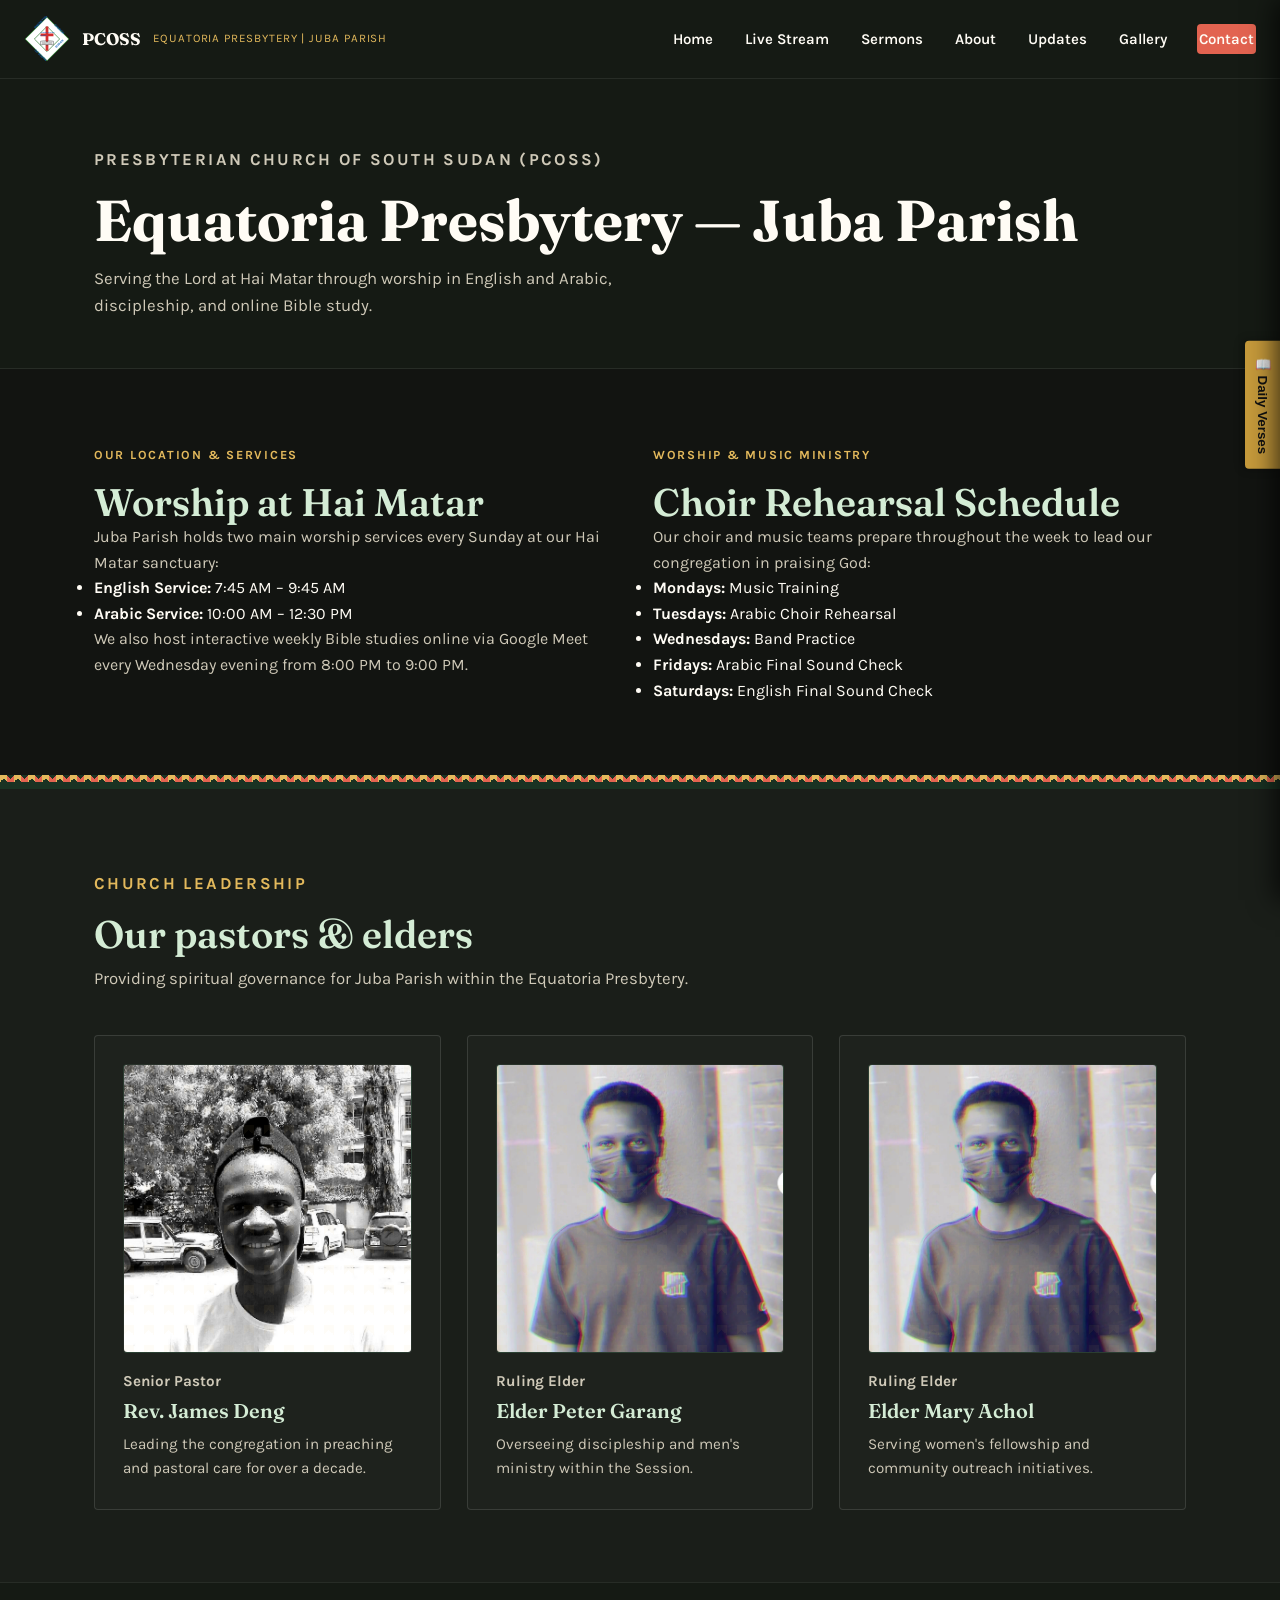
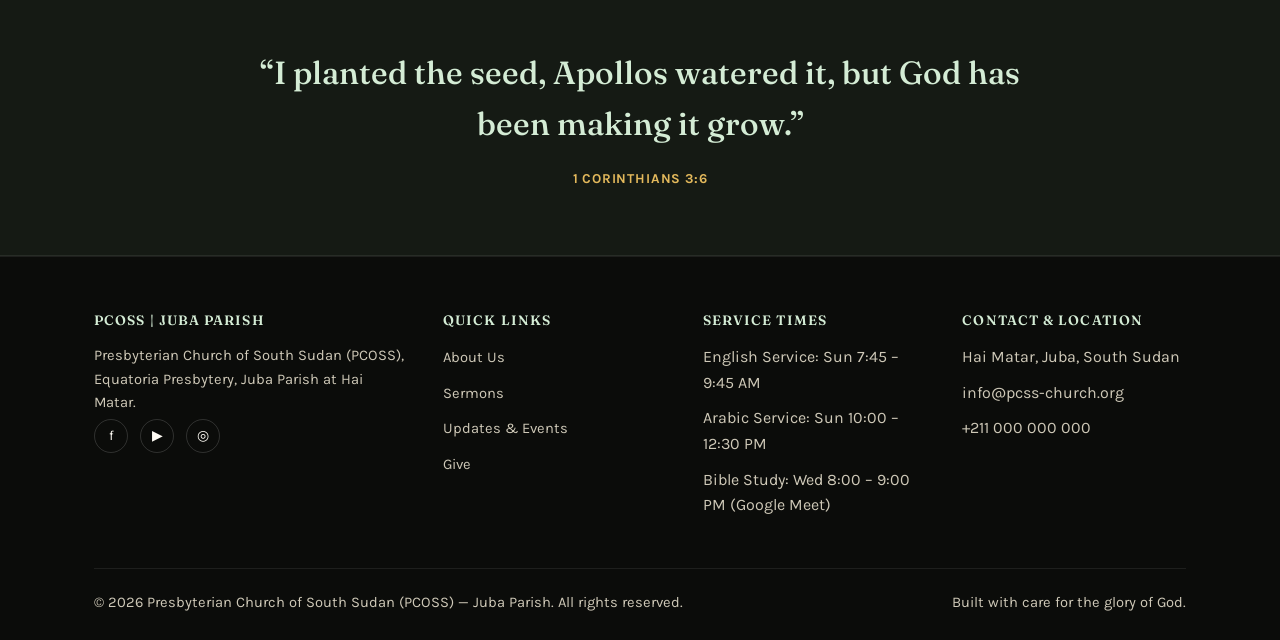
==== about.html @ d3b932d3 "Initial commit without heavy files" ====
<!DOCTYPE html>
<html lang="en">
<head>
<meta charset="UTF-8">
<meta name="viewport" content="width=device-width, initial-scale=1.0">
<title>About Us — Presbyterian Church of South Sudan (PCOSS)</title>
<meta name="description" content="Learn about the history, structure, and ministry of PCOSS Equatoria Presbytery, Juba Parish at Hai Matar.">
<link rel="stylesheet" href="styles.css">

<style>

  
/* ===================== SLIDING BIBLE SIDEBAR SYSTEM ===================== */
.sidebar-trigger {
    position: fixed;
    right: 0;
    top: 45%;
    transform: translateY(-50%);
    background: #c69a3b;
    color: #111;
    padding: 15px 10px;
    border: none;
    border-radius: 4px 0 0 4px;
    cursor: pointer;
    font-weight: bold;
    writing-mode: vertical-rl;
    text-orientation: mixed;
    z-index: 999;
    box-shadow: -2px 0 10px rgba(0,0,0,0.3);
    transition: background 0.2s;
}
.sidebar-trigger:hover { 
    background: #fffcf5; 
}

.verse-sidebar {
    position: fixed;
    right: -350px; 
    top: 0;
    width: 350px;
    height: 100vh;
    background: #161616;
    border-left: 1px solid #2a2a2a;
    box-shadow: -5px 0 25px rgba(0,0,0,0.7);
    z-index: 1000;
    transition: right 0.4s cubic-bezier(0.05, 0.74, 0.2, 1);
    display: flex;
    flex-direction: column;
    padding: 25px;
    box-sizing: border-box;
}
.verse-sidebar.open { 
    right: 0; 
}

.sidebar-header {
    display: flex;
    justify-content: space-between;
    align-items: center;
    border-bottom: 1px solid #2a2a2a;
    padding-bottom: 15px;
    margin-bottom: 20px;
    flex-shrink: 0;
}
.sidebar-header h2 { 
    color: #fffcf5; 
    font-size: 1.2rem; 
    margin: 0; 
}
.sidebar-close { 
    color: #b3b3b3; 
    font-size: 24px; 
    cursor: pointer; 
    user-select: none; 
}
.sidebar-close:hover { 
    color: #c69a3b; 
}

.verse-scroll-container { 
    flex: 1 1 auto; 
    overflow-y: auto; 
    max-height: calc(100vh - 100px); 
    padding-right: 8px; 
}
.verse-scroll-container::-webkit-scrollbar { 
    width: 6px; 
}
.verse-scroll-container::-webkit-scrollbar-thumb { 
    background: #333; 
    border-radius: 3px; 
}
.verse-scroll-container::-webkit-scrollbar-thumb:hover { 
    background: #c69a3b; 
}

.sidebar-verse-card { 
    background: #222; 
    border: 1px solid #2a2a2a; 
    border-radius: 4px; 
    padding: 15px; 
    margin-bottom: 15px; 
}
.sidebar-verse-card blockquote { 
    margin: 0 0 10px 0; 
    color: #fffcf5; 
    font-style: italic; 
    font-size: 0.88rem; 
    line-height: 1.5; 
}
.sidebar-verse-card cite { 
    color: #c69a3b; 
    font-size: 0.8rem; 
    display: block; 
    margin-bottom: 10px; 
}
.expand-verse-btn { 
    background: none; 
    border: none; 
    color: #b3b3b3; 
    cursor: pointer; 
    font-size: 0.78rem; 
    padding: 0; 
    text-decoration: underline; 
}
.expand-verse-btn:hover { 
    color: #fffcf5; 
}

.verse-modal { 
    display: none; 
    position: fixed; 
    left: 0; 
    top: 0; 
    width: 100%; 
    height: 100%; 
    background: rgba(0,0,0,0.85); 
    z-index: 2000; 
    align-items: center; 
    justify-content: center; 
}
.verse-modal.active { 
    display: flex; 
}
.verse-modal-content { 
    background: #161616; 
    border: 1px solid #c69a3b; 
    padding: 40px 30px 30px 30px; 
    border-radius: 6px; 
    max-width: 500px; 
    width: 90%; 
    text-align: center; 
    position: relative; 
    box-shadow: 0 0 30px rgba(198,154,59,0.2); 
    max-height: 85vh;
    overflow-y: auto;
}
.verse-modal-content::-webkit-scrollbar {
    width: 6px;
}
.verse-modal-content::-webkit-scrollbar-thumb {
    background: #333;
    border-radius: 3px;
}
.verse-modal-content blockquote { 
    font-size: 1.15rem; 
    color: #fffcf5; 
    line-height: 1.6; 
    margin: 10px 0 15px 0; 
    font-style: italic;
}
.verse-modal-content cite { 
    font-size: 0.95rem; 
    color: #c69a3b; 
    font-weight: bold;
}

<!--handling the logo CSS--> 

.brand {
    display: flex;
    align-items: center;
    gap: 12px;
}
.brand-mark-svg {
    width: 46px;
    height: 46px;
    flex-shrink: 0;
}




</style>
</head>
<body>

<header class="site-header">
  <nav class="nav">

    <!--handling the logo  here-->
    <a href="index.html" class="brand">
      <svg class="brand-mark-svg" viewBox="0 0 200 200" fill="none" xmlns="http://www.w3.org/2000/svg" aria-label="Presbyterian Church of South Sudan Logo">
        <polygon points="100,5 195,100 100,195 5,100" fill="#ffffff" stroke="#2e7d32" stroke-width="4"/>
        <polygon points="100,45 155,100 100,155 45,100" fill="#ffffff" stroke="#2e7d32" stroke-width="3"/>
        <text x="50" y="55" fill="#1565c0" font-size="13" font-weight="900" font-family="sans-serif" transform="rotate(-45 50 55)">PRESBYTERIAN</text>
        <text x="130" y="40" fill="#1565c0" font-size="13" font-weight="900" font-family="sans-serif" transform="rotate(45 130 40)">CHURCH</text>
        <text x="45" y="150" fill="#1565c0" font-size="13" font-weight="900" font-family="sans-serif" transform="rotate(45 45 150)">OF SOUTH</text>
        <text x="140" y="140" fill="#1565c0" font-size="13" font-weight="900" font-family="sans-serif" transform="rotate(-45 140 140)">SUDAN</text>
        <path d="M100 52 V145 M78 82 H122" stroke="#d32f2f" stroke-width="12" stroke-linecap="square"/>
        <text x="73" y="76" fill="#1565c0" font-size="5" font-weight="bold" font-family="sans-serif">MY WORDS</text>
        <text x="71" y="88" fill="#1565c0" font-size="4.5" font-weight="bold" font-family="sans-serif">WILL NEVER</text>
        <text x="104" y="76" fill="#1565c0" font-size="5" font-weight="bold" font-family="sans-serif">PASS AWAY</text>
        <path d="M72 110 Q100 104 100 115 Q100 104 128 110 L128 126 Q100 120 100 128 Q100 120 72 126 Z" fill="#ffffff" stroke="#000000" stroke-width="1.5"/>
        <line x1="100" y1="115" x2="100" y2="128" stroke="#000000" stroke-width="1.5"/>
        <line x1="77" y1="114" x2="95" y2="112" stroke="#000000" stroke-width="1"/>
        <line x1="77" y1="118" x2="95" y2="116" stroke="#000000" stroke-width="1"/>
        <line x1="77" y1="122" x2="95" y2="120" stroke="#000000" stroke-width="1"/>
        <line x1="105" y1="112" x2="123" y2="114" stroke="#000000" stroke-width="1"/>
        <line x1="105" y1="116" x2="123" y2="118" stroke="#000000" stroke-width="1"/>
        <line x1="105" y1="120" x2="123" y2="122" stroke="#000000" stroke-width="1"/>
      </svg>
      PCOSS
      <span>Equatoria Presbytery | Juba Parish</span>
    </a>
    <input type="checkbox" id="nav-toggle" class="nav-toggle">
    <label for="nav-toggle" class="nav-toggle-label" aria-label="Open menu">&#9776;</label>
    <ul class="nav-links">
        <li><a href="index.html">Home</a></li>
        <li><a href="live.html">Live Stream</a></li>
        <li><a href="sermons.html">Sermons</a></li>
        <li><a href="about.html">About</a></li>
        <li><a href="events.html">Updates</a></li>
        <li><a href="gallery.php">Gallery</a></li>
        <li><a href="contact.html" class="nav-cta">Contact</a></li>
    </ul>
  </nav>
</header>

<!-- SIDEBAR TRIGGER BUTTON -->
<button class="sidebar-trigger" id="openSidebarBtn">📖 Daily Verses</button>

<!-- SLIDING VERSES SIDEBAR -->
<div class="verse-sidebar" id="verseSidebar">
    <div class="sidebar-header">
        <h2>Daily Bread Archive</h2>
        <span class="sidebar-close" id="closeSidebarBtn">&times;</span>
    </div>
    <div class="verse-scroll-container" id="verseScrollContainer">
        <p class="text-muted">Loading scriptures...</p>
    </div>
</div>

<!-- SIDEBAR EXPAND VIEW LIGHTBOX MODAL -->
<div class="verse-modal" id="verseModal">
    <div class="verse-modal-content">
        <span class="sidebar-close sidebar-close-absolute" id="closeModalBtn">&times;</span>
        <blockquote id="modalVerseText"></blockquote>
        <cite id="modalVerseReference"></cite>
    </div>
</div>

<section class="page-hero">
  <div class="container">
    <p class="eyebrow text-gold">Presbyterian Church of South Sudan (PCOSS)</p>
    <h1>Equatoria Presbytery — Juba Parish</h1>
    <p>Serving the Lord at Hai Matar through worship in English and Arabic, discipleship, and online Bible study.</p>
  </div>
</section>

<section class="section">
  <div class="container">
    <div class="grid grid-2 gap-56">
      <div>
        <p class="eyebrow">Our Location & Services</p>
        <h2>Worship at Hai Matar</h2>
        <p class="mt-16">Juba Parish holds two main worship services every Sunday at our Hai Matar sanctuary:</p>
        <ul class="list-styled">
          <li><strong>English Service:</strong> 7:45 AM – 9:45 AM</li>
          <li><strong>Arabic Service:</strong> 10:00 AM – 12:30 PM</li>
        </ul>
        <p class="mt-14">We also host interactive weekly Bible studies online via Google Meet every Wednesday evening from 8:00 PM to 9:00 PM.</p>
      </div>
      <div>
        <p class="eyebrow">Worship & Music Ministry</p>
        <h2>Choir Rehearsal Schedule</h2>
        <p class="mt-16">Our choir and music teams prepare throughout the week to lead our congregation in praising God:</p>
        <ul class="list-styled">
          <li><strong>Mondays:</strong> Music Training</li>
          <li><strong>Tuesdays:</strong> Arabic Choir Rehearsal</li>
          <li><strong>Wednesdays:</strong> Band Practice</li>
          <li><strong>Fridays:</strong> Arabic Final Sound Check</li>
          <li><strong>Saturdays:</strong> English Final Sound Check</li>
        </ul>
      </div>
    </div>
  </div>
</section>

<div class="woven-divider"></div>

<section class="section section-alt">
  <div class="container">
    <div class="section-head">
      <p class="eyebrow">Church Leadership</p>
      <h2>Our pastors &amp; elders</h2>
      <p>Providing spiritual governance for Juba Parish within the Equatoria Presbytery.</p>
    </div>

    <div class="grid grid-3">
      <div class="card">
        <div class="person-photo">
          <img src="images/rev1.jpeg" alt="Rev. James Deng">
        </div>
        <p class="person-role">Senior Pastor</p>
        <h3>Rev. James Deng</h3>
        <p>Leading the congregation in preaching and pastoral care for over a decade.</p>
      </div>
      
      <div class="card">
        <div class="person-photo">
          <img src="images/rev2.jpeg" alt="Elder Peter Garang">
        </div>
        <p class="person-role">Ruling Elder</p>
        <h3>Elder Peter Garang</h3>
        <p>Overseeing discipleship and men's ministry within the Session.</p>
      </div>
      
      <div class="card">
        <div class="person-photo">
          <img src="images/rev2.jpeg" alt="Elder Mary Achol">
        </div>
        <p class="person-role">Ruling Elder</p>
        <h3>Elder Mary Achol</h3>
        <p>Serving women's fellowship and community outreach initiatives.</p>
      </div>
    </div>
  </div>
</section>

<div class="verse-block">
  <blockquote>&ldquo;I planted the seed, Apollos watered it, but God has been making it grow.&rdquo;</blockquote>
  <cite>1 Corinthians 3:6</cite>
</div>

<footer class="site-footer">
  <div class="container">
    <div class="footer-grid">
      <div>
        <h4>PCOSS | Juba Parish</h4>
        <p>Presbyterian Church of South Sudan (PCOSS), Equatoria Presbytery, Juba Parish at Hai Matar.</p>
        <div class="social-row">
          <a href="#" aria-label="Facebook">f</a>
          <a href="#" aria-label="YouTube">▶</a>
          <a href="#" aria-label="Instagram">◎</a>
        </div>
      </div>
      <div>
        <h4>Quick Links</h4>
        <ul>
          <li><a href="about.html">About Us</a></li>
          <li><a href="sermons.html">Sermons</a></li>
          <li><a href="events.html">Updates &amp; Events</a></li>
          <li><a href="contact.html">Give</a></li>
        </ul>
      </div>
      <div>
        <h4>Service Times</h4>
        <ul>
          <li>English Service: Sun 7:45 – 9:45 AM</li>
          <li>Arabic Service: Sun 10:00 – 12:30 PM</li>
          <li>Bible Study: Wed 8:00 – 9:00 PM (Google Meet)</li>
        </ul>
      </div>
      <div>
        <h4>Contact &amp; Location</h4>
        <ul>
          <li>Hai Matar, Juba, South Sudan</li>
          <li>info@pcss-church.org</li>
          <li>+211 000 000 000</li>
        </ul>
      </div>
    </div>
    <div class="footer-bottom">
      <p>&copy; 2026 Presbyterian Church of South Sudan (PCOSS) — Juba Parish. All rights reserved.</p>
      <p>Built with care for the glory of God.</p>
    </div>
  </div>
</footer>

<!-- SIDEBAR CONTROLLER AND ASYNC DATA LOADER ENGINE -->
<script>
document.addEventListener('DOMContentLoaded', function() {
    const sidebar = document.getElementById('verseSidebar');
    const openSidebarBtn = document.getElementById('openSidebarBtn');
    const closeSidebarBtn = document.getElementById('closeSidebarBtn');
    const scrollContainer = document.getElementById('verseScrollContainer');
    
    const modal = document.getElementById('verseModal');
    const closeModalBtn = document.getElementById('closeModalBtn');
    const modalText = document.getElementById('modalVerseText');
    const modalRef = document.getElementById('modalVerseReference');

    openSidebarBtn.addEventListener('click', () => sidebar.classList.add('open'));
    closeSidebarBtn.addEventListener('click', () => sidebar.classList.remove('open'));

    fetch('fetch_verses.php')
        .then(response => response.json())
        .then(data => {
            if (data.error || data.length === 0) {
                scrollContainer.innerHTML = '<p class="text-muted">No verses uploaded yet.</p>';
                return;
            }

            scrollContainer.innerHTML = '';

            data.forEach(item => {
                const card = document.createElement('div');
                card.className = 'sidebar-verse-card';
                card.innerHTML = `
                    <blockquote>&ldquo;${item.verse}&rdquo;</blockquote>
                    <cite>${item.reference}</cite>
                    <button class="expand-verse-btn">📖 Expand View</button>
                `;

                card.querySelector('.expand-verse-btn').addEventListener('click', function() {
                    modalText.textContent = `“${item.verse}”`;
                    modalRef.textContent = item.reference;
                    modal.classList.add('active');
                });

                scrollContainer.appendChild(card);
            });
        })
        .catch(error => {
            console.error('Error loading scriptures:', error);
            scrollContainer.innerHTML = '<p class="text-error">Unable to load scriptures.</p>';
        });

    closeModalBtn.addEventListener('click', () => modal.classList.remove('active'));
    modal.addEventListener('click', (e) => {
        if (e.target === modal) modal.classList.remove('active');
    });
});
</script>

</body>
</html>
---- styles.css ----
/* ==========================================================================
   Presbyterian Church of South Sudan — shared stylesheet
   Design tokens live at the top. Change a value here and it updates
   everywhere the site uses it.
   ========================================================================== */

@import url('https://fonts.googleapis.com/css2?family=Fraunces:opsz,wght@9..144,400;9..144,500;9..144,600;9..144,700&family=Karla:wght@400;500;600;700&display=swap');

:root {
  /* ---- Updated Dark Theme Colors ---- */
  --ink:          #fffcf5;   /* Crisp cream text for dark mode legibility */
  --ink-soft:     #cfc9b8;   /* Muted light text for secondary details */
  --parchment:    #121411;   /* Rich, deep dark page background */
  --parchment-dk: #1a1e19;   /* Slightly lighter dark background for alternating sections */
  --green:        #d4ecd5;   /* Lightened green accent tint for high-contrast typography */
  --green-soft:   #2c5940;   /* Preserved deep green for header nav backgrounds */
  --clay:         #e26350;   /* Brighter clay red to remain visible and accessible on dark surfaces */
  --clay-dark:    #c64d3b;
  --gold:         #e3b95c;   /* Striking gold for highlights and structural lines */
  --cream:        #1e221d;   /* Core background color for cards, tables, and standard form inputs */

  /* ---- Type ---- */
  --font-display: 'Fraunces', Georgia, serif;
  --font-body: 'Karla', -apple-system, BlinkMacSystemFont, 'Segoe UI', sans-serif;

  /* ---- Layout ---- */
  --max-width: 1140px;
  --radius: 4px;
}

/* ---------------------------------------------------------------------- */
/* Reset / base                                                           */
/* ---------------------------------------------------------------------- */

* { box-sizing: border-box; margin: 0; padding: 0; }

html { scroll-behavior: smooth; }

body {
  font-family: var(--font-body);
  color: var(--ink);
  background: var(--parchment);
  line-height: 1.6;
  -webkit-font-smoothing: antialiased;
}

img, svg { display: block; max-width: 100%; }

a {
  color: var(--clay);
  text-decoration: none;
}
a:hover { text-decoration: underline; color: var(--gold); }

h1, h2, h3, h4 {
  font-family: var(--font-display);
  color: var(--green);
  line-height: 1.15;
  font-weight: 600;
}

h1 { font-size: clamp(2.4rem, 5vw, 3.6rem); font-weight: 700; }
h2 { font-size: clamp(1.7rem, 3.2vw, 2.4rem); }
h3 { font-size: 1.25rem; }

p { color: var(--ink-soft); }

.container {
  max-width: var(--max-width);
  margin: 0 auto;
  padding: 0 24px;
}

.eyebrow {
  display: inline-block;
  font-family: var(--font-body);
  font-weight: 700;
  font-size: 0.78rem;
  letter-spacing: 0.14em;
  text-transform: uppercase;
  color: var(--gold); /* Swapped to gold for premium visibility against dark backdrops */
  margin-bottom: 14px;
}

/* Visible keyboard focus everywhere */
a:focus-visible,
button:focus-visible,
input:focus-visible,
textarea:focus-visible,
.nav-toggle:focus-visible {
  outline: 3px solid var(--gold);
  outline-offset: 3px;
}

@media (prefers-reduced-motion: reduce) {
  html { scroll-behavior: auto; }
  * { animation-duration: 0.001ms !important; transition-duration: 0.001ms !important; }
}

/* ---------------------------------------------------------------------- */
/* Buttons                                                                 */
/* ---------------------------------------------------------------------- */

.btn {
  display: inline-flex;
  align-items: center;
  gap: 8px;
  font-family: var(--font-body);
  font-weight: 700;
  font-size: 0.95rem;
  padding: 13px 26px;
  border-radius: var(--radius);
  border: 2px solid transparent;
  cursor: pointer;
  transition: transform 0.15s ease, background 0.15s ease, color 0.15s ease;
}
.btn:hover { text-decoration: none; transform: translateY(-2px); }

.btn-primary {
  background: var(--clay);
  color: #fffcf5;
}
.btn-primary:hover { background: var(--clay-dark); }

.btn-outline {
  background: transparent;
  border-color: var(--gold);
  color: var(--gold);
}
.btn-outline:hover { background: var(--gold); color: #121411; }

.btn-light {
  background: #fffcf5;
  color: #121411;
}
.btn-light:hover { background: var(--gold); color: #121411; }





/* ---------------------------------------------------------------------- */
/* Woven divider — the site's signature element                          */
/* ---------------------------------------------------------------------- */

.woven-divider {
  width: 100%;
  height: 14px;
  background-image:
    linear-gradient(135deg, var(--gold) 25%, transparent 25%),
    linear-gradient(225deg, var(--gold) 25%, transparent 25%),
    linear-gradient(45deg, var(--clay) 25%, transparent 25%),
    linear-gradient(315deg, var(--clay) 25%, transparent 25%);
  background-position: 0 0, 7px 0, 7px -7px, 0px 7px;
  background-size: 14px 14px;
  background-color: #1a3223;
}

/* ---------------------------------------------------------------------- */
/* Header / Navigation                                                    */
/* ---------------------------------------------------------------------- */

.site-header {
  background: #151a14; /* Deep uniform header background */
  position: sticky;
  top: 0;
  z-index: 50;
  border-bottom: 1px solid rgba(255, 255, 255, 0.08);
}

.nav {
  display: flex;
  align-items: center;
  justify-content: space-between;
  padding: 16px 24px;
  max-width: 1350px; /* Changed from var(--max-width) to 1350px to make it wider */
  margin: 0 auto;
}

.brand {
  display: flex;
  align-items: center;
  gap: 12px;
  color: #fffcf5;
  font-family: var(--font-display);
  font-weight: 700;
  font-size: 1.05rem;
  line-height: 1.2;
}
.brand:hover { text-decoration: none; }
.brand span { display: block; font-family: var(--font-body); font-weight: 400; font-size: 0.72rem; letter-spacing: 0.08em; color: var(--gold); text-transform: uppercase; }

.brand-mark {
  width: 40px;
  height: 40px;
  flex-shrink: 0;
}

.nav-toggle { display: none; }
.nav-toggle-label {
  display: none;
  color: #fffcf5;
  cursor: pointer;
  font-size: 1.6rem;
  line-height: 1;
  padding: 4px 8px;
}

.nav-links {
  display: flex;
  gap: 28px;
  list-style: none;
}

.nav-links a {
  color: #fffcf5;
  font-weight: 600;
  font-size: 0.94rem;
  padding: 6px 2px;
  border-bottom: 2px solid transparent;
}
.nav-links a:hover,
.nav-links a.active {
  text-decoration: none;
  border-bottom-color: var(--gold);
}

.nav-cta {
  background: var(--clay);
  color: #fffcf5 !important;
  padding: 8px 18px;
  border-radius: var(--radius);
  border-bottom: none !important;
}
.nav-cta:hover { background: var(--clay-dark); }

@media (max-width: 820px) {
  .nav-toggle-label { display: block; }
  .nav-links {
    position: absolute;
    top: 100%;
    left: 0;
    right: 0;
    flex-direction: column;
    background: #1a1e19;
    max-height: 0;
    overflow: hidden;
    gap: 0;
    transition: max-height 0.25s ease;
  }
  .nav-links li { border-top: 1px solid rgba(255,255,255,0.12); }
  .nav-links a { display: block; padding: 16px 24px; }
  .nav-cta { margin: 14px 24px; display: inline-block; }
  .nav-toggle:checked ~ .nav-links { max-height: 480px; }
}

/* ---------------------------------------------------------------------- */
/* Hero                                                                    */
/* ---------------------------------------------------------------------- */

.hero {
  background: #151a14;
  color: #fffcf5;
  padding: 72px 0 0;
  overflow: hidden;
}

.hero-grid {
  display: grid;
  grid-template-columns: 1.1fr 0.9fr;
  gap: 48px;
  align-items: center;
  max-width: var(--max-width);
  margin: 0 auto;
  padding: 0 24px 64px;
}

.hero h1 { color: #fffcf5; }
.hero p.lead { color: #cfc9b8; font-size: 1.1rem; max-width: 46ch; margin: 18px 0 30px; }

.hero-actions { display: flex; gap: 14px; flex-wrap: wrap; }

.service-card {
  background: var(--cream);
  border: 1px solid rgba(255, 255, 255, 0.12);
  border-radius: var(--radius);
  padding: 32px;
  color: var(--ink);
  position: relative;
}
.service-card::before {
  content: "";
  position: absolute;
  inset: -10px -10px auto auto;
  width: 100%;
  height: 100%;
  border: 2px solid var(--gold);
  border-radius: var(--radius);
  z-index: -1;
}
.service-card h3 { color: var(--green); margin-bottom: 4px; }
.service-card .label { font-size: 0.75rem; letter-spacing: 0.1em; text-transform: uppercase; color: var(--clay); font-weight: 700; }
.service-item { padding: 14px 0; border-bottom: 1px solid rgba(255, 255, 255, 0.12); }
.service-item:last-child { border-bottom: none; }
.service-item .time { font-family: var(--font-display); font-size: 1.15rem; color: var(--green); }

@media (max-width: 900px) {
  .hero-grid { grid-template-columns: 1fr; }
}

/* ---------------------------------------------------------------------- */
/* Page header (for interior pages)                                       */
/* ---------------------------------------------------------------------- */

.page-hero {
  background: #151a14;
  color: #fffcf5;
  padding: 56px 0 48px;
  text-align: left;
  border-bottom: 1px solid rgba(255, 255, 255, 0.08);
}
.page-hero h1 { color: #fffcf5; }
.page-hero p { color: #cfc9b8; max-width: 60ch; margin-top: 12px; font-size: 1.05rem; }

/* ---------------------------------------------------------------------- */
/* Section spacing / helpers                                              */
/* ---------------------------------------------------------------------- */

.section { padding: 72px 0; }
.section-tight { padding: 48px 0; }
.section-alt { background: var(--parchment-dk); }
.section-head { max-width: 640px; margin-bottom: 42px; }
.section-head p { margin-top: 10px; font-size: 1.05rem; }
.center { text-align: center; margin-left: auto; margin-right: auto; }

/* ---------------------------------------------------------------------- */
/* Cards / grids                                                          */
/* ---------------------------------------------------------------------- */

.grid { display: grid; gap: 26px; }
.grid-3 { grid-template-columns: repeat(3, 1fr); }
.grid-2 { grid-template-columns: repeat(2, 1fr); }

@media (max-width: 860px) {
  .grid-3, .grid-2 { grid-template-columns: 1fr; }
}

.card {
  background: var(--cream);
  border-radius: var(--radius);
  padding: 28px;
  border: 1px solid rgba(255, 255, 255, 0.12);
}

.card .date-badge {
  display: inline-block;
  font-size: 0.72rem;
  font-weight: 700;
  letter-spacing: 0.08em;
  text-transform: uppercase;
  color: var(--gold);
  margin-bottom: 10px;
}

.card h3 { margin-bottom: 10px; color: var(--green); }
.card p { font-size: 0.95rem; color: var(--ink-soft); }
.card a.card-link { display: inline-block; margin-top: 14px; font-weight: 700; font-size: 0.9rem; color: var(--clay); }
.card a.card-link:hover { color: var(--gold); }

/* Icon medallion used on ministry / value cards */
.medallion {
  width: 52px;
  height: 52px;
  border-radius: 50%;
  background: #1a3223;
  margin-bottom: 18px;
  position: relative;
  border: 1px solid rgba(255, 255, 255, 0.1);
}
.medallion::after {
  content: "";
  position: absolute;
  inset: 14px;
  border: 2px solid var(--gold);
  border-radius: 50%;
}

/* ---------------------------------------------------------------------- */
/* Verse / quote block                                                    */
/* ---------------------------------------------------------------------- */

.verse-block {
  background: #151a14;
  color: #fffcf5;
  padding: 64px 24px;
  text-align: center;
  border-top: 1px solid rgba(255, 255, 255, 0.08);
  border-bottom: 1px solid rgba(255, 255, 255, 0.08);
}
.verse-block blockquote {
  font-family: var(--font-display);
  font-size: clamp(1.4rem, 3vw, 2rem);
  max-width: 780px;
  margin: 0 auto 16px;
  font-weight: 500;
  color: var(--green);
}
.verse-block cite {
  font-style: normal;
  color: var(--gold);
  font-weight: 700;
  letter-spacing: 0.06em;
  text-transform: uppercase;
  font-size: 0.85rem;
}

/* ---------------------------------------------------------------------- */
/* Video / live stream embed frame                                        */
/* ---------------------------------------------------------------------- */

.video-frame {
  position: relative;
  width: 100%;
  padding-top: 56.25%; /* 16:9 */
  background: #000000;
  border-radius: var(--radius);
  overflow: hidden;
  border: 3px solid rgba(255, 255, 255, 0.12);
}
.video-frame iframe {
  position: absolute;
  inset: 0;
  width: 100%;
  height: 100%;
  border: 0;
}
.live-badge {
  display: inline-flex;
  align-items: center;
  gap: 8px;
  background: var(--clay);
  color: #fffcf5;
  font-weight: 700;
  font-size: 0.78rem;
  letter-spacing: 0.08em;
  text-transform: uppercase;
  padding: 7px 14px;
  border-radius: 999px;
  margin-bottom: 16px;
}
.live-badge .dot {
  width: 8px; height: 8px; border-radius: 50%;
  background: #fffcf5;
}

/* ---------------------------------------------------------------------- */
/* Table (service schedule)                                               */
/* ---------------------------------------------------------------------- */

table.schedule {
  width: 100%;
  border-collapse: collapse;
  background: var(--cream);
  border-radius: var(--radius);
  overflow: hidden;
  border: 1px solid rgba(255, 255, 255, 0.12);
}
table.schedule th, table.schedule td {
  text-align: left;
  padding: 16px 20px;
  border-bottom: 1px solid rgba(255, 255, 255, 0.12);
  font-size: 0.96rem;
  color: var(--ink);
}
table.schedule th {
  background: #1a3223;
  color: var(--green);
  font-family: var(--font-body);
  letter-spacing: 0.04em;
  text-transform: uppercase;
  font-size: 0.78rem;
}
table.schedule tr:last-child td { border-bottom: none; }

/* ---------------------------------------------------------------------- */
/* Forms (contact page)                                                   */
/* ---------------------------------------------------------------------- */

.form-field { margin-bottom: 20px; }
.form-field label {
  display: block;
  font-weight: 700;
  font-size: 0.85rem;
  margin-bottom: 6px;
  color: var(--green);
}
.form-field input,
.form-field textarea,
.form-field select {
  width: 100%;
  padding: 12px 14px;
  border: 1px solid rgba(255, 255, 255, 0.15);
  border-radius: var(--radius);
  background: var(--cream);
  font-family: var(--font-body);
  font-size: 1rem;
  color: var(--ink);
}
.form-field textarea { resize: vertical; min-height: 120px; }
.form-field input:focus,
.form-field textarea:focus,
.form-field select:focus {
  outline: none;
  border-color: var(--gold);
}

/* ---------------------------------------------------------------------- */
/* Leadership / person card                                               */
/* ---------------------------------------------------------------------- */

.person-photo {
  width: 100%;
  aspect-ratio: 1 / 1;
  border-radius: var(--radius);
  background: linear-gradient(160deg, #1a3223, #151a14);
  margin-bottom: 16px;
  position: relative;
  overflow: hidden;
  border: 1px solid rgba(255, 255, 255, 0.08);
}
.person-photo::after {
  content: "";
  position: absolute;
  inset: 0;
  background-image: linear-gradient(135deg, var(--gold) 25%, transparent 25%), linear-gradient(225deg, var(--gold) 25%, transparent 25%);
  background-position: 0 0, 10px 0;
  background-size: 20px 20px;
  opacity: 0.05;
}
.person-role { color: var(--gold); font-weight: 700; font-size: 0.85rem; margin-bottom: 6px; }

/* ---------------------------------------------------------------------- */
/* Footer                                                                  */
/* ---------------------------------------------------------------------- */

.site-footer {
  background: #0b0c0a; /* Darkest tone for the deep footer baseline */
  color: #cfc9b8;
  padding: 56px 0 26px;
  border-top: 1px solid rgba(255, 255, 255, 0.08);
}
.footer-grid {
  display: grid;
  grid-template-columns: 1.4fr 1fr 1fr 1fr;
  gap: 36px;
  margin-bottom: 40px;
}
@media (max-width: 780px) {
  .footer-grid { grid-template-columns: 1fr 1fr; }
}
@media (max-width: 480px) {
  .footer-grid { grid-template-columns: 1fr; }
}
.site-footer h4 {
  color: var(--green);
  font-size: 0.85rem;
  letter-spacing: 0.08em;
  text-transform: uppercase;
  margin-bottom: 16px;
}
.site-footer p, .site-footer a { color: #cfc9b8; font-size: 0.92rem; }
.site-footer a:hover { color: var(--gold); }
.site-footer ul { list-style: none; }
.site-footer li { margin-bottom: 10px; }
.footer-bottom {
  border-top: 1px solid rgba(255,255,255,0.08);
  padding-top: 22px;
  display: flex;
  justify-content: space-between;
  flex-wrap: wrap;
  gap: 10px;
  font-size: 0.82rem;
}
.social-row { display: flex; gap: 12px; margin-top: 4px; }
.social-row a {
  width: 34px; height: 34px;
  border: 1px solid rgba(255,255,255,0.15);
  border-radius: 50%;
  display: flex; align-items: center; justify-content: center;
  font-size: 0.85rem;
  color: #fffcf5;
}
.social-row a:hover { border-color: var(--gold); color: var(--gold); text-decoration: none; }
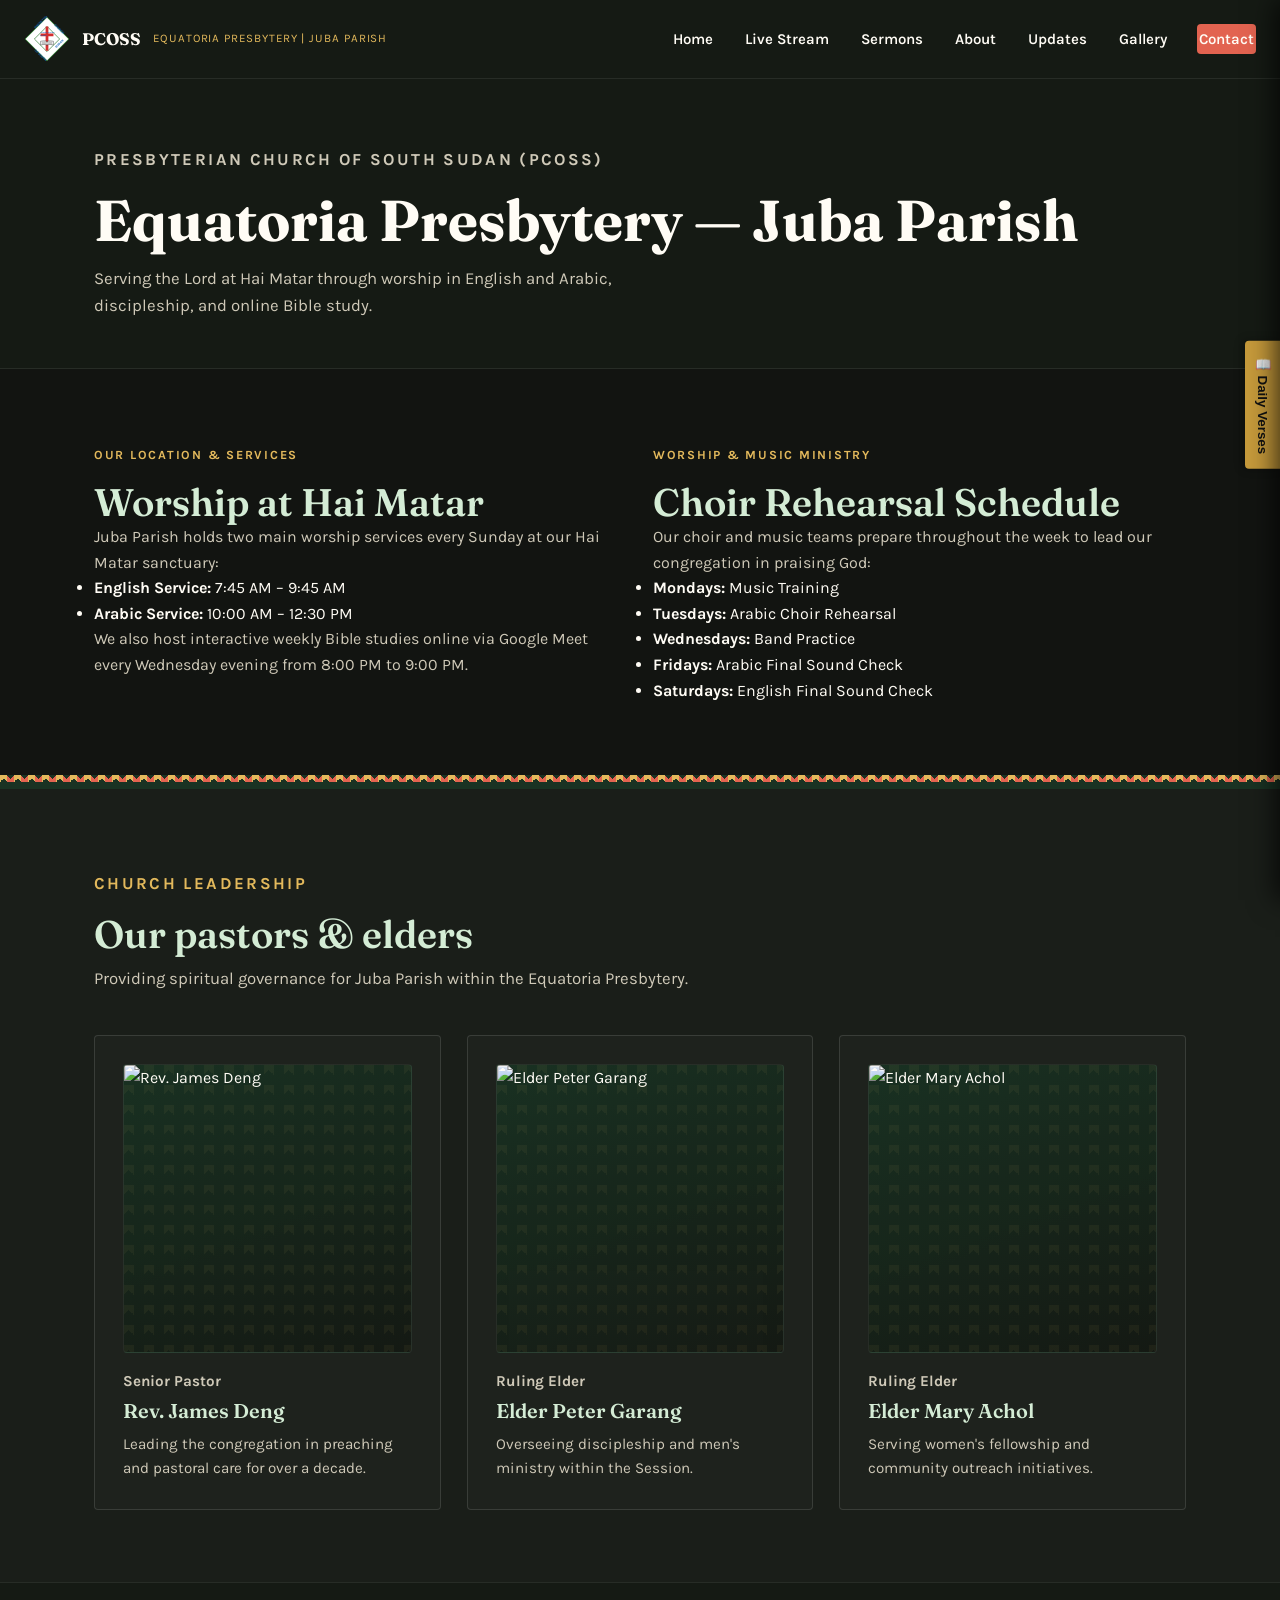
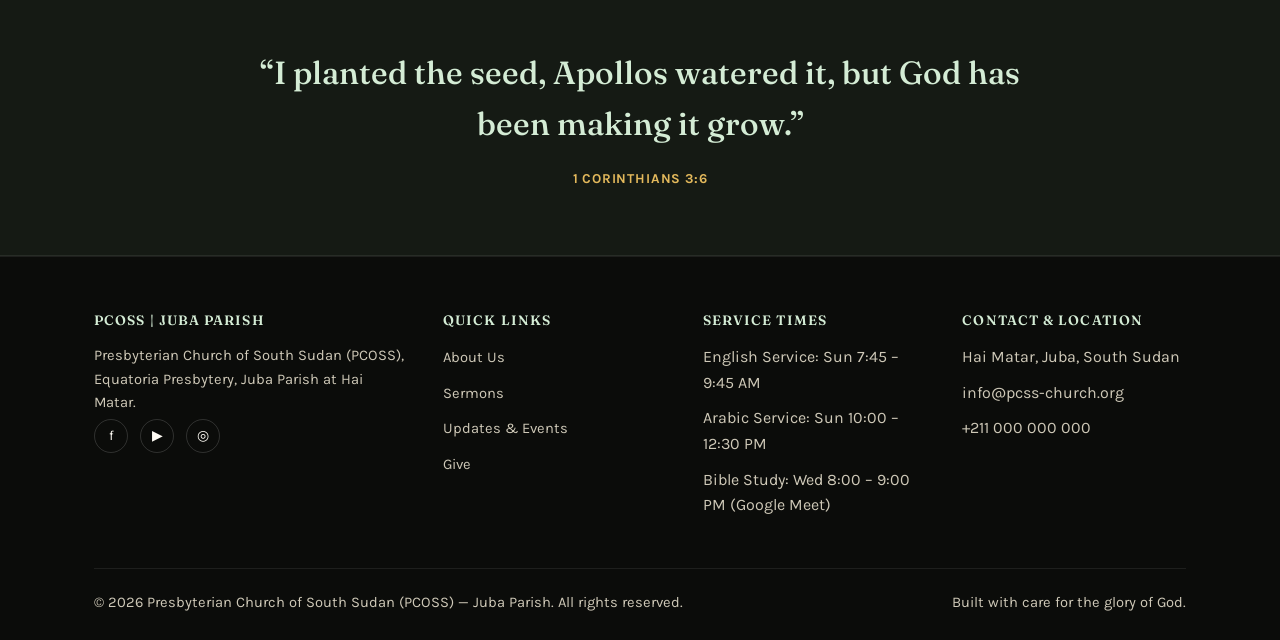
==== commit 78ae5490: "Remove Leadership photos" ====
--- a/about.html
+++ b/about.html
@@ -6,10 +6,9 @@
 <title>About Us — Presbyterian Church of South Sudan (PCOSS)</title>
 <meta name="description" content="Learn about the history, structure, and ministry of PCOSS Equatoria Presbytery, Juba Parish at Hai Matar.">
 <link rel="stylesheet" href="styles.css">
+<script src="config.js"></script>
 
 <style>
-
-  
 /* ===================== SLIDING BIBLE SIDEBAR SYSTEM ===================== */
 .sidebar-trigger {
     position: fixed;
@@ -175,8 +174,7 @@
     font-weight: bold;
 }
 
-<!--handling the logo CSS--> 
-
+/* Handling the logo CSS */ 
 .brand {
     display: flex;
     align-items: center;
@@ -187,18 +185,12 @@
     height: 46px;
     flex-shrink: 0;
 }
-
-
-
-
 </style>
 </head>
 <body>
 
 <header class="site-header">
   <nav class="nav">
-
-    <!--handling the logo  here-->
     <a href="index.html" class="brand">
       <svg class="brand-mark-svg" viewBox="0 0 200 200" fill="none" xmlns="http://www.w3.org/2000/svg" aria-label="Presbyterian Church of South Sudan Logo">
         <polygon points="100,5 195,100 100,195 5,100" fill="#ffffff" stroke="#2e7d32" stroke-width="4"/>
@@ -231,7 +223,7 @@
         <li><a href="sermons.html">Sermons</a></li>
         <li><a href="about.html">About</a></li>
         <li><a href="events.html">Updates</a></li>
-        <li><a href="gallery.php">Gallery</a></li>
+        <li><a href="gallery.html">Gallery</a></li>
         <li><a href="contact.html" class="nav-cta">Contact</a></li>
     </ul>
   </nav>
@@ -310,7 +302,7 @@
     <div class="grid grid-3">
       <div class="card">
         <div class="person-photo">
-          <img src="images/rev1.jpeg" alt="Rev. James Deng">
+          <img src="images/rev1" alt="Rev. James Deng">
         </div>
         <p class="person-role">Senior Pastor</p>
         <h3>Rev. James Deng</h3>
@@ -319,7 +311,7 @@
       
       <div class="card">
         <div class="person-photo">
-          <img src="images/rev2.jpeg" alt="Elder Peter Garang">
+          <img src="images/rev2" alt="Elder Peter Garang">
         </div>
         <p class="person-role">Ruling Elder</p>
         <h3>Elder Peter Garang</h3>
@@ -328,7 +320,7 @@
       
       <div class="card">
         <div class="person-photo">
-          <img src="images/rev2.jpeg" alt="Elder Mary Achol">
+          <img src="images/rev2" alt="Elder Mary Achol">
         </div>
         <p class="person-role">Ruling Elder</p>
         <h3>Elder Mary Achol</h3>
@@ -388,7 +380,6 @@
   </div>
 </footer>
 
-<!-- SIDEBAR CONTROLLER AND ASYNC DATA LOADER ENGINE -->
 <script>
 document.addEventListener('DOMContentLoaded', function() {
     const sidebar = document.getElementById('verseSidebar');
@@ -404,7 +395,7 @@
     openSidebarBtn.addEventListener('click', () => sidebar.classList.add('open'));
     closeSidebarBtn.addEventListener('click', () => sidebar.classList.remove('open'));
 
-    fetch('fetch_verses.php')
+    fetch(`${API_BASE_URL}/api/verses`)
         .then(response => response.json())
         .then(data => {
             if (data.error || data.length === 0) {
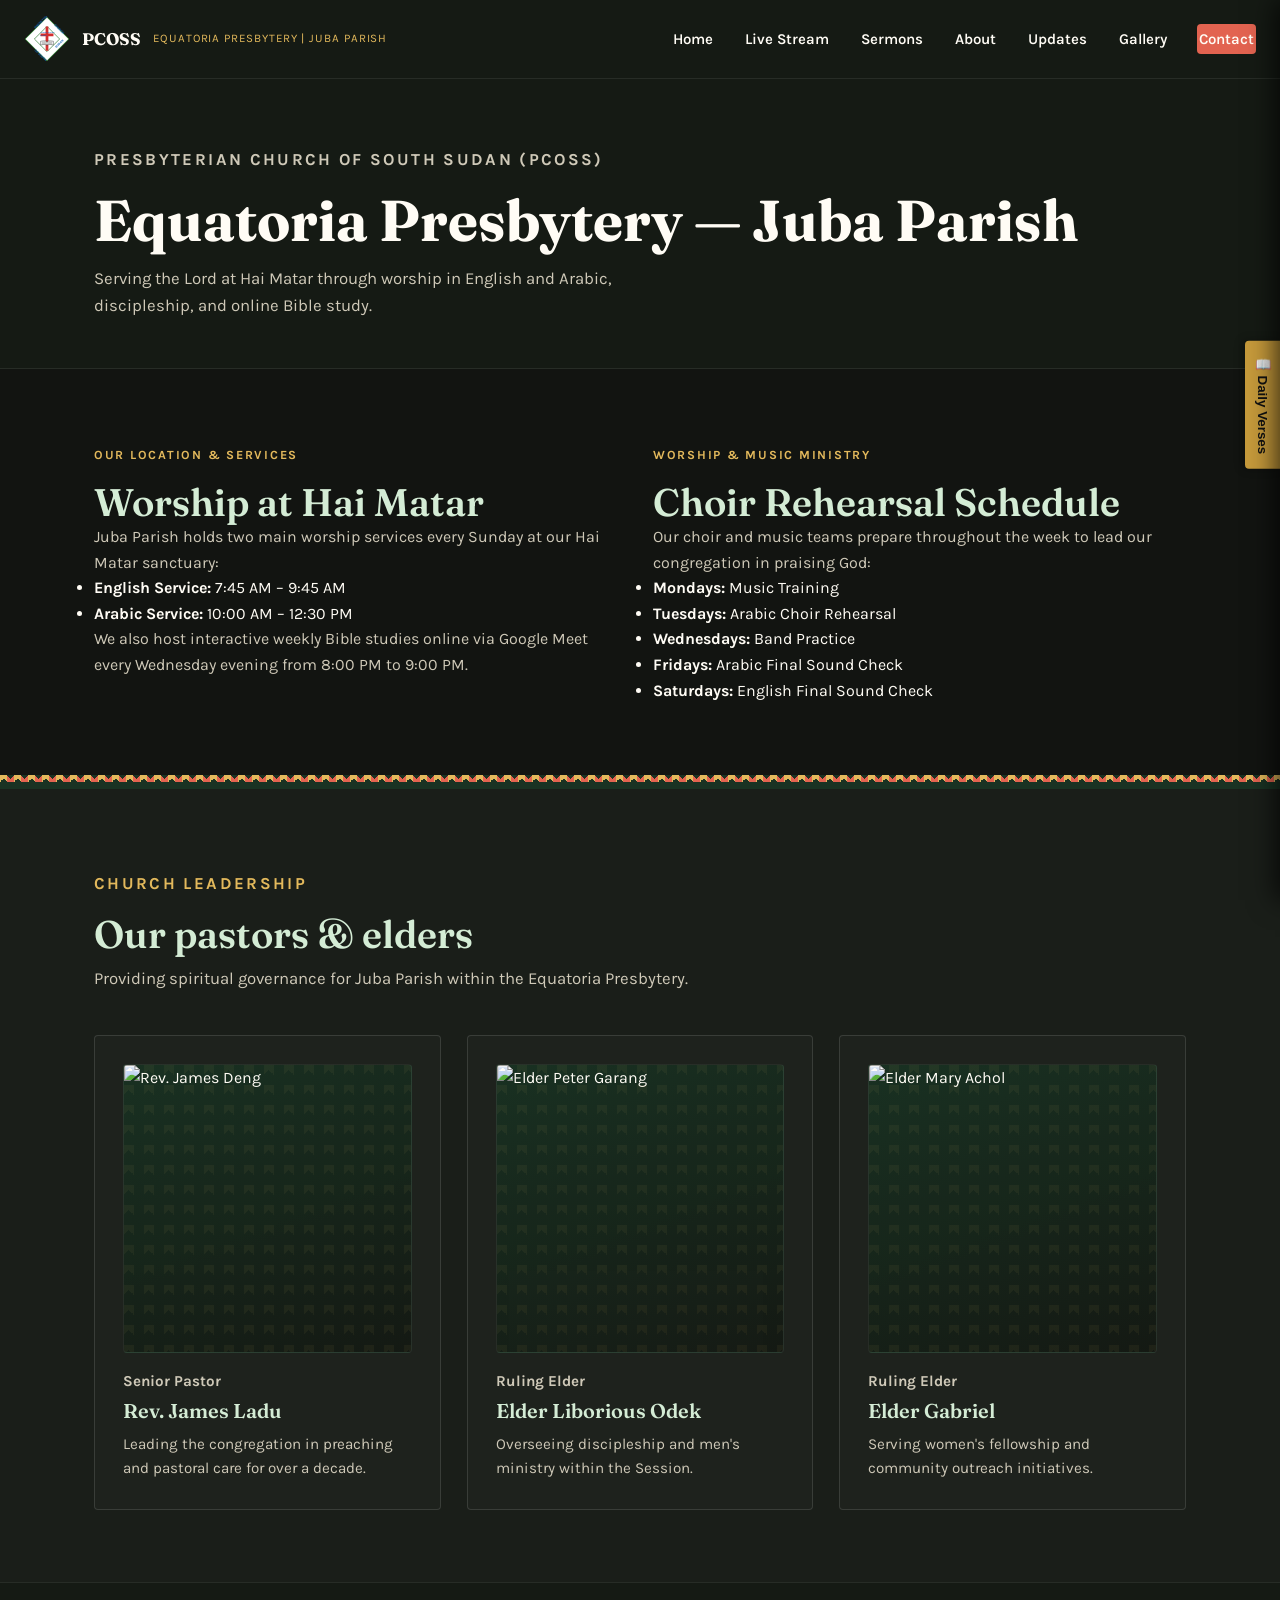
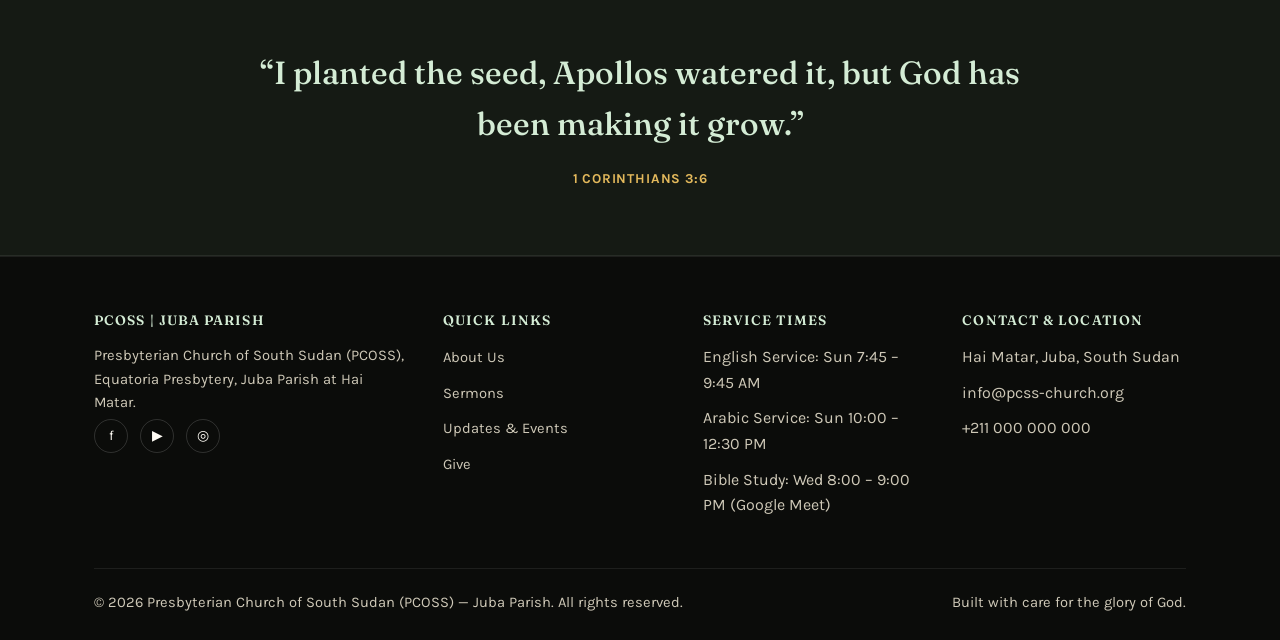
==== commit a446901e: "Update leadership name" ====
--- a/about.html
+++ b/about.html
@@ -305,7 +305,7 @@
           <img src="images/rev1" alt="Rev. James Deng">
         </div>
         <p class="person-role">Senior Pastor</p>
-        <h3>Rev. James Deng</h3>
+        <h3>Rev. James Ladu</h3>
         <p>Leading the congregation in preaching and pastoral care for over a decade.</p>
       </div>
       
@@ -314,7 +314,7 @@
           <img src="images/rev2" alt="Elder Peter Garang">
         </div>
         <p class="person-role">Ruling Elder</p>
-        <h3>Elder Peter Garang</h3>
+        <h3>Elder Liborious Odek </h3>
         <p>Overseeing discipleship and men's ministry within the Session.</p>
       </div>
       
@@ -323,7 +323,7 @@
           <img src="images/rev2" alt="Elder Mary Achol">
         </div>
         <p class="person-role">Ruling Elder</p>
-        <h3>Elder Mary Achol</h3>
+        <h3>Elder Gabriel</h3>
         <p>Serving women's fellowship and community outreach initiatives.</p>
       </div>
     </div>
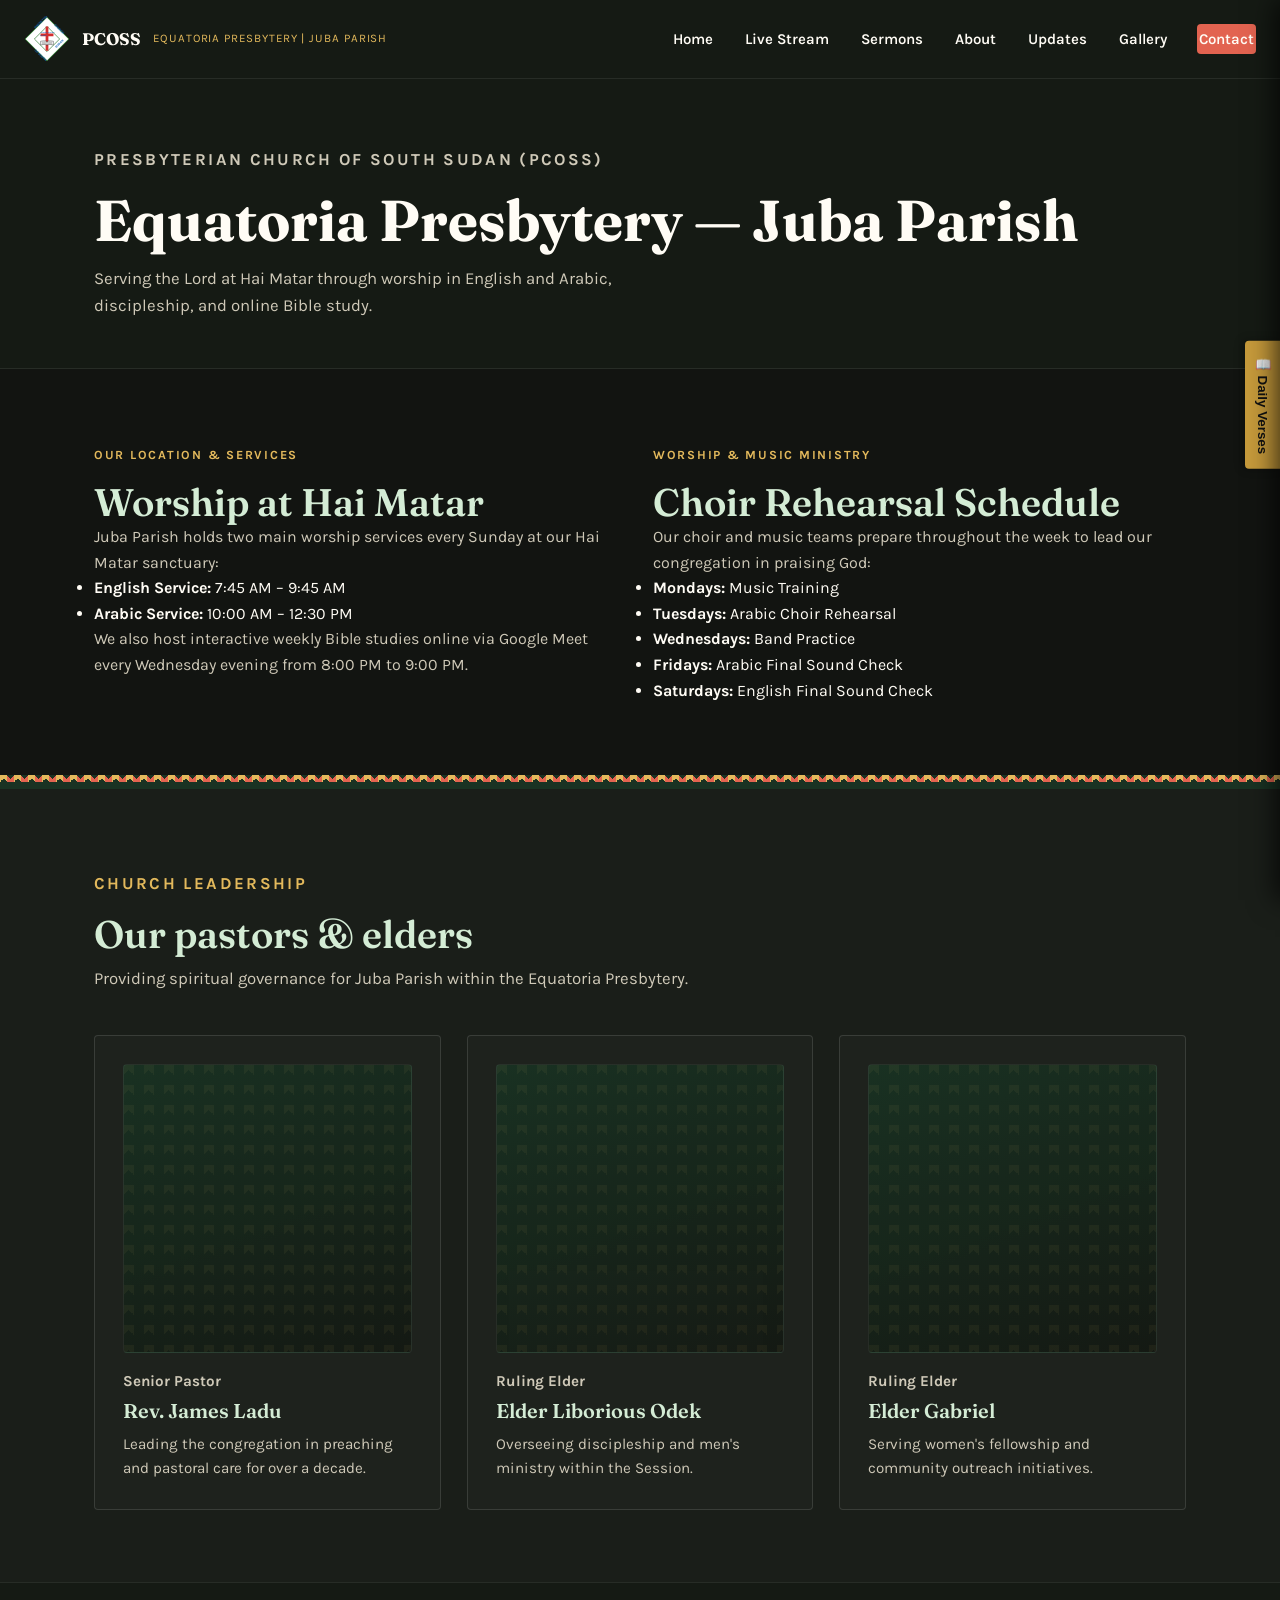
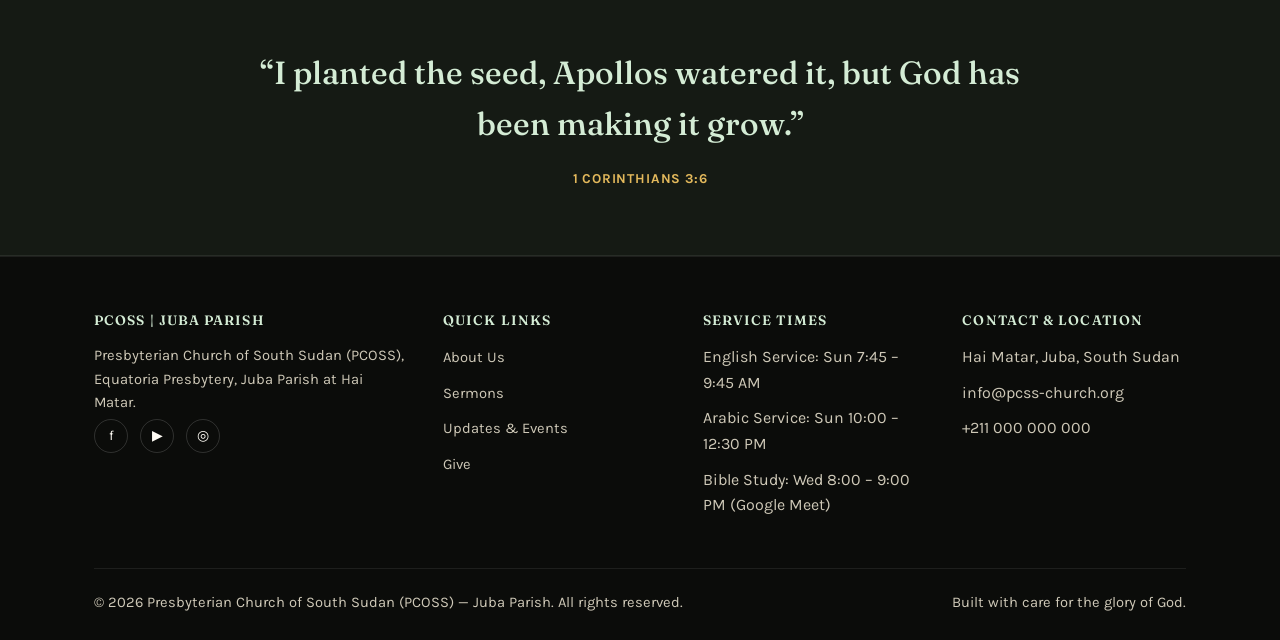
==== commit cb70971e: "Update leadership name" ====
--- a/about.html
+++ b/about.html
@@ -302,7 +302,7 @@
     <div class="grid grid-3">
       <div class="card">
         <div class="person-photo">
-          <img src="images/rev1" alt="Rev. James Deng">
+          <img src="images/rev1" alt="">
         </div>
         <p class="person-role">Senior Pastor</p>
         <h3>Rev. James Ladu</h3>
@@ -311,7 +311,7 @@
       
       <div class="card">
         <div class="person-photo">
-          <img src="images/rev2" alt="Elder Peter Garang">
+          <img src="images/rev2" alt="">
         </div>
         <p class="person-role">Ruling Elder</p>
         <h3>Elder Liborious Odek </h3>
@@ -320,7 +320,7 @@
       
       <div class="card">
         <div class="person-photo">
-          <img src="images/rev2" alt="Elder Mary Achol">
+          <img src="images/rev2" alt="">
         </div>
         <p class="person-role">Ruling Elder</p>
         <h3>Elder Gabriel</h3>
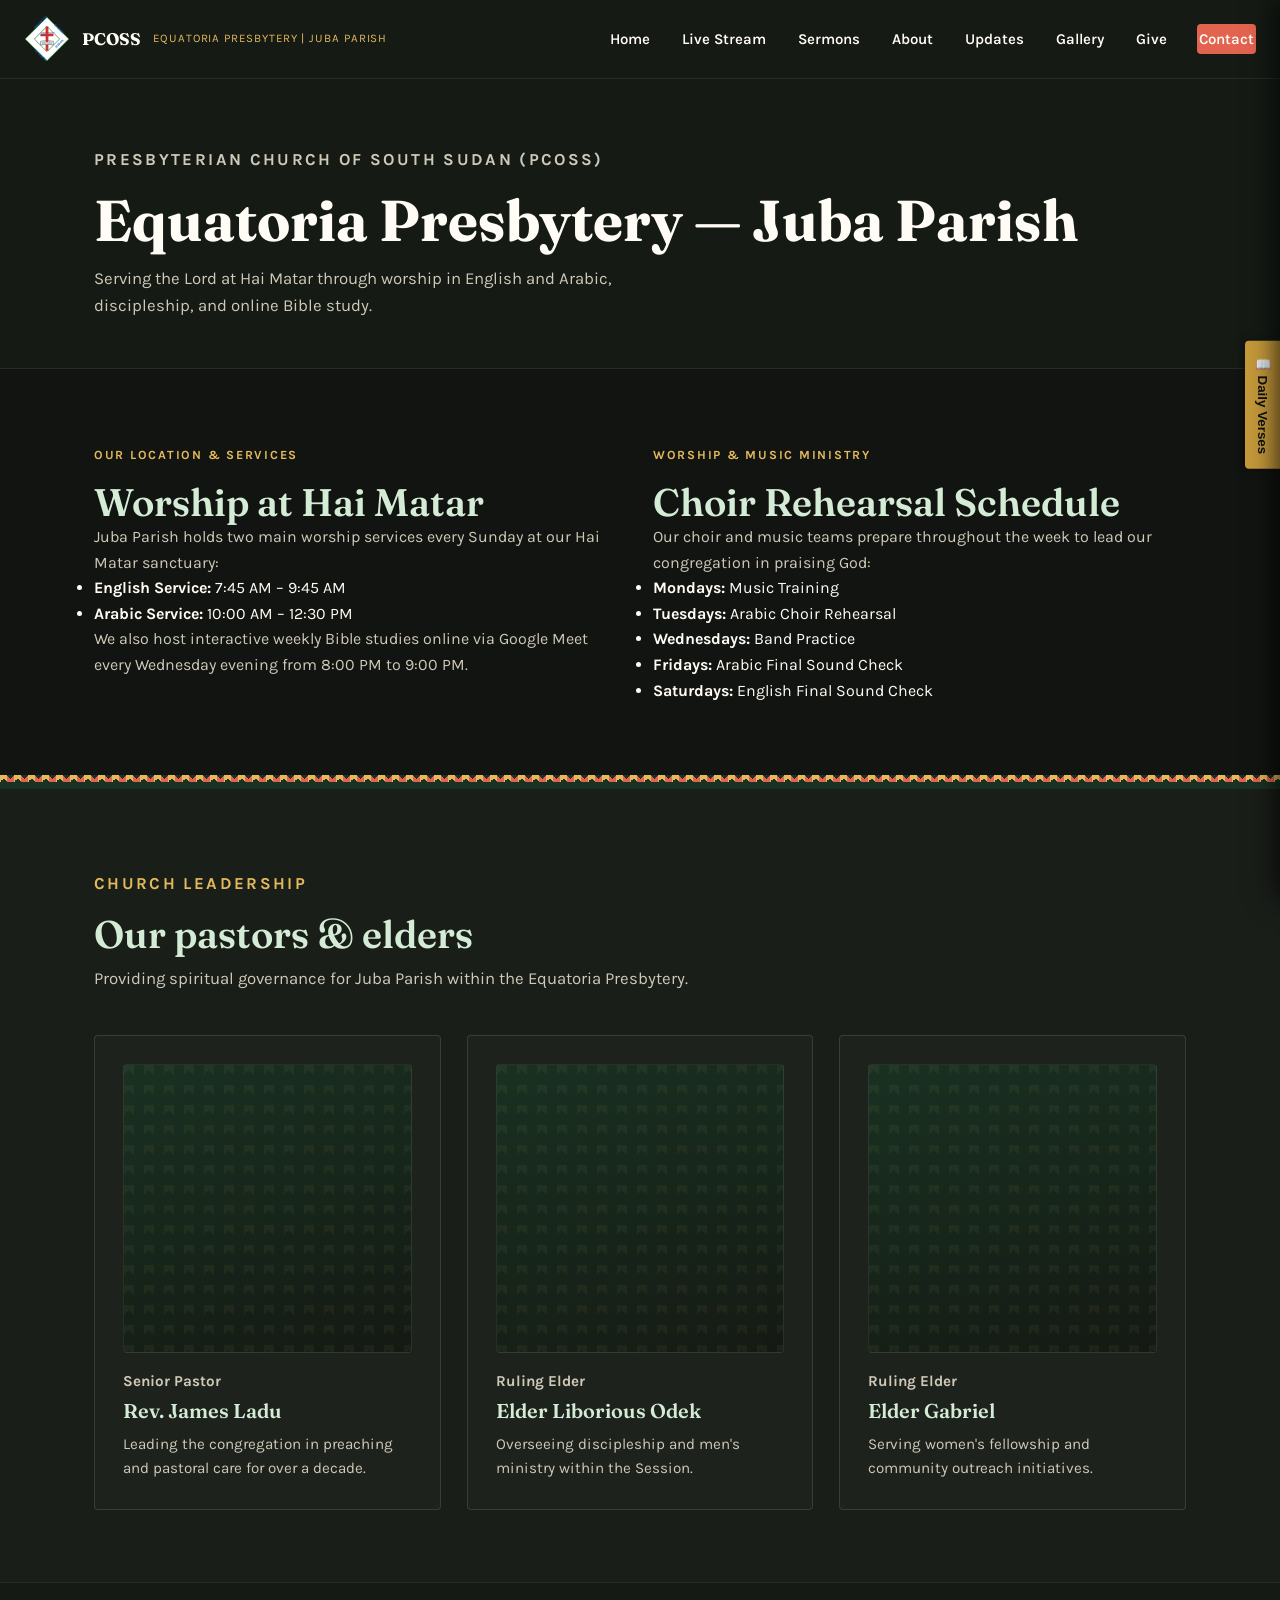
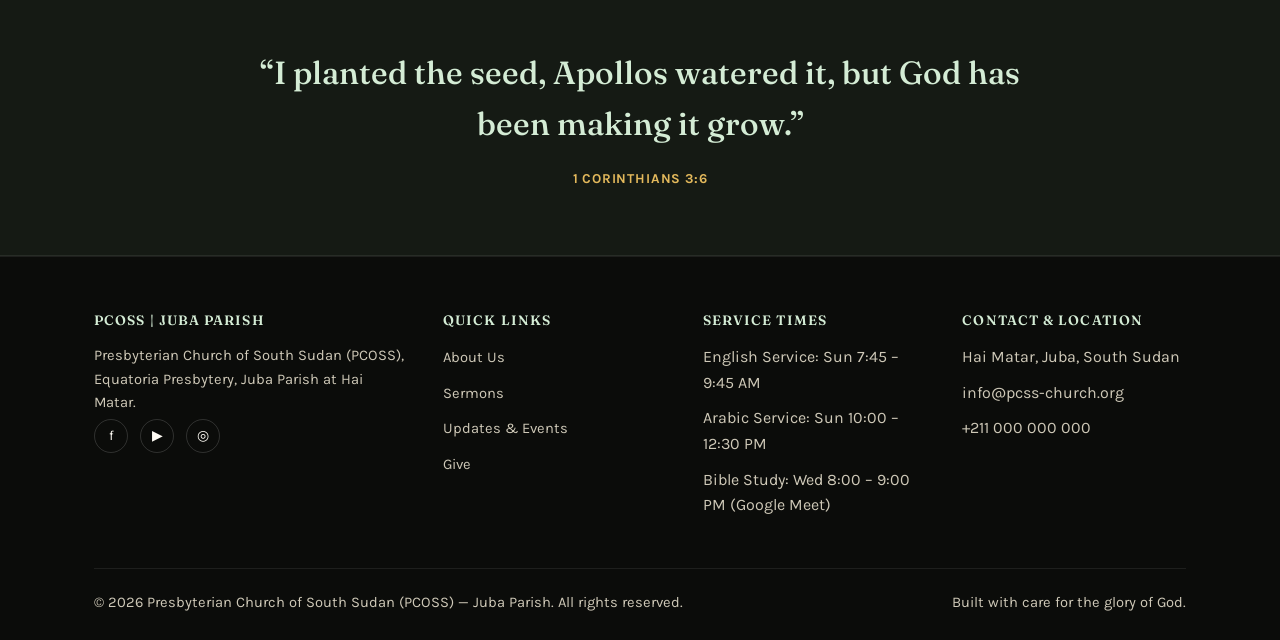
==== commit b81dd3ae: "update Navbar" ====
--- a/about.html
+++ b/about.html
@@ -224,6 +224,7 @@
         <li><a href="about.html">About</a></li>
         <li><a href="events.html">Updates</a></li>
         <li><a href="gallery.html">Gallery</a></li>
+        <li><a href="contact.html">Give</a></li>
         <li><a href="contact.html" class="nav-cta">Contact</a></li>
     </ul>
   </nav>
